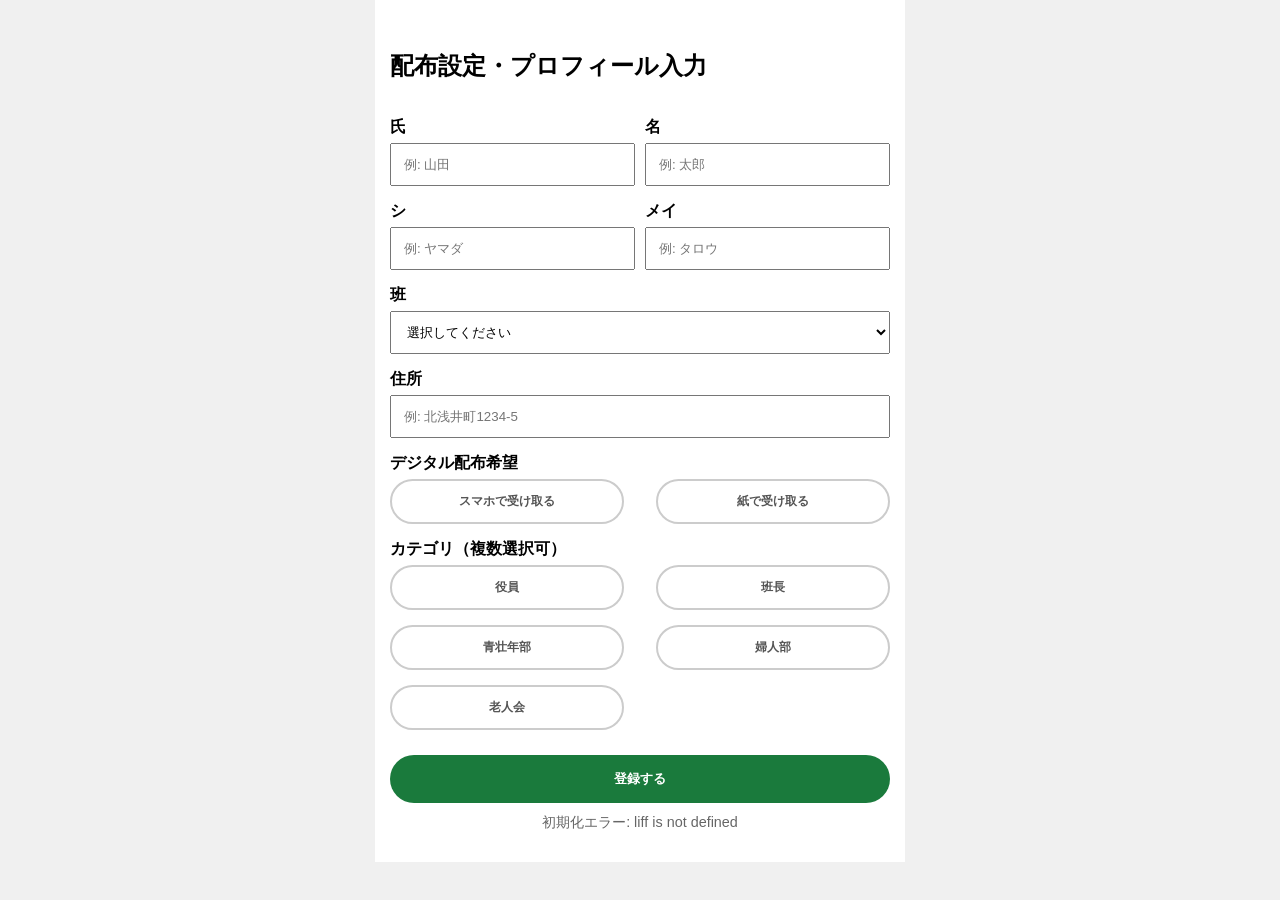
==== index.html @ 37eb3a54 "20260326_04" ====
<!DOCTYPE html>
<html lang="ja">
<head>
  <meta charset="UTF-8">
  <meta name="viewport" content="width=device-width, initial-scale=1.0">
  <title>[テスト環境]北浅井町町内会 配布設定</title>
  <style>
    body { font-family: sans-serif; padding: 0; margin: 0; background: #f0f0f0;}
    .container { max-width: 500px; margin: 0 auto; background: #fff; padding: 30px 15px;}
    label { display: block; margin-top: 15px; font-weight: bold; }
    .row-flex { display: flex; gap: 10px; }
    .row-flex .half { flex: 1; }
    input[type="text"], select { width: 100%; padding: 12px; margin-top: 5px; box-sizing: border-box; }
    .radio-group, .checkbox-group { margin-top: 5px; display: flex; gap: 15px 0; flex-wrap: wrap; justify-content: space-between;}
    .radio-group input[type="radio"],
    .checkbox-group input[type="checkbox"] { display: none; }
    .radio-group label, .checkbox-group label {
      display: inline-flex; align-items: center; justify-content: center;
      padding: 12px 5px; border: 2px solid #ccc; border-radius: 25px;
      background: #fff; color: #555; font-weight: bold; font-size: 0.75em;
      cursor: pointer; transition: background 0.2s, border-color 0.2s, color 0.2s;
      user-select: none; -webkit-tap-highlight-color: transparent;
      width: 44%; margin-top: 0;
    }
    .radio-group label:has(input:checked),
    .checkbox-group label:has(input:checked) { background: #b94100; border-color: #b94100; color: #fff; }
    .radio-group label:hover, .checkbox-group label:hover { border-color: #b94100; color: #b94100; }
    .radio-group label:has(input:checked):hover,
    .checkbox-group label:has(input:checked):hover { color: #fff; }
    button { width: 100%; padding: 15px; background: #1a7a3c; color: white; border: none; border-radius: 30px; margin-top: 25px; font-weight: bold; cursor: pointer; transition: opacity 0.3s; }
    button:disabled { opacity: 0.5; cursor: not-allowed; }
    #status { text-align: center; margin-top: 10px; color: #666; font-size: 0.9em; }
  </style>
</head>
<body>
  <div class="container">
    <h2>配布設定・プロフィール入力</h2>

    <form id="profileForm">
      <div class="row-flex">
        <div class="half">
          <label>氏</label>
          <input type="text" name="name_2nd" placeholder="例: 山田">
        </div>
        <div class="half">
          <label>名</label>
          <input type="text" name="name_1st" placeholder="例: 太郎">
        </div>
      </div>

      <div class="row-flex">
        <div class="half">
          <label>シ</label>
          <input type="text" name="kana_2nd" placeholder="例: ヤマダ">
        </div>
        <div class="half">
          <label>メイ</label>
          <input type="text" name="kana_1st" placeholder="例: タロウ">
        </div>
      </div>

      <label>班</label>
      <select name="group">
        <option value="">選択してください</option>
        <script>
          for(let i=1; i<=15; i++) {
            document.write(`<option value="${i}">${i}班</option>`);
          }
        </script>
      </select>

      <label>住所</label>
      <input type="text" name="address" placeholder="例: 北浅井町1234-5">

      <label>デジタル配布希望</label>
      <div class="radio-group">
        <label><input type="radio" name="is_digital" value="1"> スマホで受け取る</label>
        <label><input type="radio" name="is_digital" value="2"> 紙で受け取る</label>
      </div>

      <label>カテゴリ（複数選択可）</label>
      <div class="checkbox-group">
        <label><input type="checkbox" name="category" value="役員"> 役員</label>
        <label><input type="checkbox" name="category" value="班長"> 班長</label>
        <label><input type="checkbox" name="category" value="青壮年部"> 青壮年部</label>
        <label><input type="checkbox" name="category" value="婦人部"> 婦人部</label>
        <label><input type="checkbox" name="category" value="老人会"> 老人会</label>
      </div>

      <button type="button" id="submitBtn" onclick="submitData()">登録する</button>
      <div id="status"></div>
    </form>
  </div>

  <script src="https://static.line-scdn.net/liff/edge/2/sdk.js"></script>
  <script>
    // ※ ご自身の公開URLに変更してください
    const LIFF_ID = '2008893549-jeCNKx4Y'; // あなたのLIFF ID
    const GAS_URL = 'https://script.google.com/macros/s/AKfycbxrWq6JQMU2PWkwW94So_osDiWHEnEsiV2LnMdL9cBVbe0ohfd1n3SEMZ1X6Q_mlY94/exec'; // あなたのGAS ウェブアプリURL

    function isLocalEnvironment() {
      return window.location.hostname === "localhost" || window.location.hostname === "127.0.0.1";
    }

    window.onload = async function() {
      const status = document.getElementById('status');
      
      if (isLocalEnvironment()) {
        status.innerText = "ローカル環境で起動中...";
        return;
      }

      try {
        await liff.init({ liffId: LIFF_ID });
        if (!liff.isLoggedIn()) {
          liff.login();
          return;
        }

        status.innerText = "データ読み込み中...";
        const profile = await liff.getProfile();
        
        // GASから既存データを取得
        const response = await fetch(`${GAS_URL}?line_id=${profile.userId}`);
        const result = await response.json();

        // 取得したデータをフォームに自動反映
        console.log("GAS取得データ:", result); // ← 開発者ツールで確認
        if (result) {
          Object.keys(result).forEach(key => {
            const elements = document.getElementsByName(key);
            if (elements.length > 0) {
              const el = elements[0];
              if (el.type === 'radio') {
                const radio = document.querySelector(`input[name="${key}"][value="${result[key]}"]`);
                if (radio) radio.checked = true;
              } else if (el.type === 'checkbox') {
                // 配列またはカンマ区切り文字列の両方に対応
                let values = [];
                if (Array.isArray(result[key])) {
                  values = result[key].map(s => String(s).trim());
                } else if (result[key]) {
                  values = String(result[key]).split(',').map(s => s.trim());
                }
                console.log(`checkbox [${key}] values:`, values); // ← 確認用
                values.forEach(val => {
                  const cb = document.querySelector(`input[name="${key}"][value="${val}"]`);
                  if (cb) cb.checked = true;
                });
              } else {
                el.value = result[key];
              }
            }
          });
        }
        status.innerText = "";
      } catch (err) {
        status.innerText = "初期化エラー: " + err.message;
      }
    };

    async function submitData() {
      const button = document.getElementById('submitBtn');
      const status = document.getElementById('status');
      button.disabled = true;
      status.innerText = "送信中...";
      
      try {
        let profile = { userId: "dummy_id", displayName: "Dummy User" };
        if (!isLocalEnvironment()) {
          profile = await liff.getProfile();
        }

        // フォーム内のすべての input, select, textarea からデータを自動収集
        const data = {
          line_id: profile.userId,
          line_name: profile.displayName
        };

        const formElements = document.querySelectorAll('input[name], select[name], textarea[name]');
        formElements.forEach(el => {
          const name = el.name;
          if (el.type === 'radio') {
            if (el.checked) data[name] = el.value;
          } else if (el.type === 'checkbox') {
            if (!data[name]) data[name] = []; // 配列として初期化
            if (el.checked) data[name].push(el.value);
          } else {
            data[name] = el.value;
          }
        });

        // チェックボックスの配列をカンマ区切りの文字列に変換 ("役員, 班長" など)
        for (let key in data) {
          if (Array.isArray(data[key])) {
            data[key] = data[key].join(', ');
          }
        }

        if (isLocalEnvironment()) {
          await new Promise(resolve => setTimeout(resolve, 1000));
          console.log("送信データ:", data);
          alert("登録完了！（ローカルダミー送信）");
        } else {
          const response = await fetch(GAS_URL, {
            method: "POST",
            body: JSON.stringify(data)
          });
          const result = await response.json();
          if (result.status === 'success') {
            alert("登録完了！");
            liff.closeWindow();
          } else {
            alert("エラーが発生しました: " + result.message);
          }
        }
      } catch (err) {
        alert("通信エラー: " + err.message);
      } finally {
        button.disabled = false;
        status.innerText = "";
      }
    }
  </script>
</body>
</html>
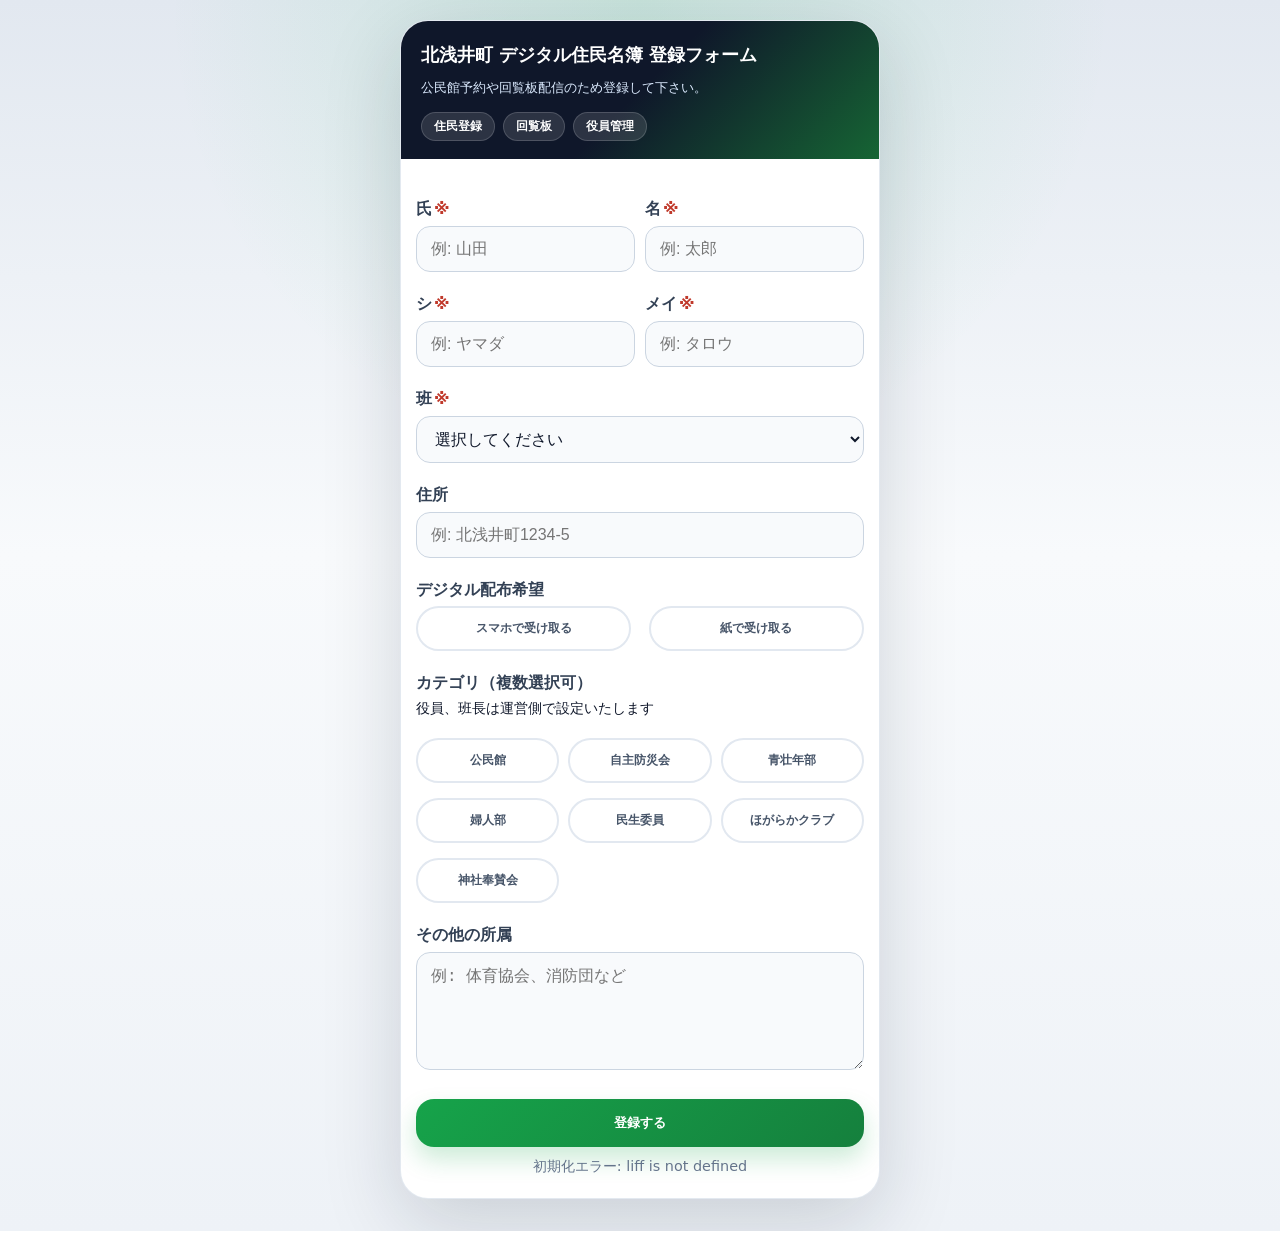
==== commit 651e5763: "0822-01" ====
--- a/index.html
+++ b/index.html
@@ -3,64 +3,320 @@
 <head>
   <meta charset="UTF-8">
   <meta name="viewport" content="width=device-width, initial-scale=1.0">
-  <title>[テスト環境]北浅井町町内会 配布設定</title>
+  <title>北浅井町|デジタル回覧板用名簿登録フォーム</title>
   <style>
-    body { font-family: sans-serif; padding: 0; margin: 0; background: #f0f0f0;}
-    .container { max-width: 500px; margin: 0 auto; background: #fff; padding: 30px 15px;}
-    label { display: block; margin-top: 15px; font-weight: bold; }
+    * { box-sizing: border-box; }
+    body {
+      font-family: system-ui, -apple-system, BlinkMacSystemFont, 'Segoe UI', sans-serif;
+      padding: 0;
+      margin: 0;
+      min-height: 100vh;
+      background:
+        radial-gradient(circle at top, rgba(34, 197, 94, 0.14), transparent 34%),
+        linear-gradient(180deg, #e2e8f0 0%, #f8fafc 45%, #eef2f7 100%);
+      color: #0f172a;
+    }
+    .container {
+      max-width: 480px;
+      margin: 20px auto 32px;
+      background: #fff;
+      padding: 0;
+      border-radius: 28px;
+      overflow: hidden;
+      border: 1px solid rgba(226, 232, 240, 0.95);
+      box-shadow: 0 24px 80px rgba(15, 23, 42, 0.16);
+    }
+    .hero {
+      background: linear-gradient(135deg, #0f172a 0%, #0f172a 50%, #166534 100%);
+      color: #fff;
+      padding: 22px 20px 18px;
+    }
+    .hero-topline {
+      display: inline-flex;
+      align-items: center;
+      gap: 8px;
+      font-size: 0.72rem;
+      font-weight: 800;
+      letter-spacing: 0.08em;
+      text-transform: uppercase;
+      color: #bbf7d0;
+      margin-bottom: 10px;
+    }
+    .hero h1 {
+      font-size: 1.1rem;
+      line-height: 1.45;
+      margin: 0;
+      font-weight: 900;
+    }
+    .hero p {
+      margin: 8px 0 0;
+      color: #dbeafe;
+      font-size: 0.8rem;
+      line-height: 1.7;
+    }
+    .hero-badges {
+      display: flex;
+      flex-wrap: wrap;
+      gap: 8px;
+      margin-top: 14px;
+    }
+    .hero-badge {
+      display: inline-flex;
+      align-items: center;
+      justify-content: center;
+      padding: 6px 12px;
+      border-radius: 999px;
+      font-size: 0.72rem;
+      font-weight: 800;
+      background: rgba(255, 255, 255, 0.12);
+      border: 1px solid rgba(255, 255, 255, 0.16);
+      color: #fff;
+    }
+    .content { padding: 18px 15px 22px; }
+    label { display: block; margin-top: 22px; font-weight: 800; color: #334155; }
+    .under-label{ font-size: 0.9em; margin-top: 5px; }
     .row-flex { display: flex; gap: 10px; }
     .row-flex .half { flex: 1; }
-    input[type="text"], select { width: 100%; padding: 12px; margin-top: 5px; box-sizing: border-box; }
+    input[type="text"], select, textarea {
+      width: 100%;
+      padding: 13px 14px;
+      margin-top: 6px;
+      box-sizing: border-box;
+      border: 1px solid #cbd5e1;
+      border-radius: 14px;
+      background: #f8fafc;
+      color: #0f172a;
+      font-size: 16px;
+      outline: none;
+      transition: border-color 0.2s, box-shadow 0.2s, background 0.2s;
+    }
+    input[type="text"]:focus, select:focus, textarea:focus {
+      border-color: #16a34a;
+      background: #fff;
+      box-shadow: 0 0 0 4px rgba(34, 197, 94, 0.12);
+    }
     .radio-group, .checkbox-group { margin-top: 5px; display: flex; gap: 15px 0; flex-wrap: wrap; justify-content: space-between;}
     .radio-group input[type="radio"],
     .checkbox-group input[type="checkbox"] { display: none; }
     .radio-group label, .checkbox-group label {
       display: inline-flex; align-items: center; justify-content: center;
-      padding: 12px 5px; border: 2px solid #ccc; border-radius: 25px;
-      background: #fff; color: #555; font-weight: bold; font-size: 0.75em;
+      padding: 12px 5px; border: 2px solid #e2e8f0; border-radius: 999px;
+      background: #fff; color: #475569; font-weight: 800; font-size: 0.76em;
       cursor: pointer; transition: background 0.2s, border-color 0.2s, color 0.2s;
       user-select: none; -webkit-tap-highlight-color: transparent;
-      width: 44%; margin-top: 0;
-    }
+      width: 48%; margin-top: 0;
+    }
+    .checkbox-group.ver-3 label {width: 32%;}
     .radio-group label:has(input:checked),
-    .checkbox-group label:has(input:checked) { background: #b94100; border-color: #b94100; color: #fff; }
-    .radio-group label:hover, .checkbox-group label:hover { border-color: #b94100; color: #b94100; }
+    .checkbox-group label:has(input:checked),
+    .radio-group label.is-selected,
+    .checkbox-group label.is-selected { background: linear-gradient(135deg, #16a34a, #15803d); border-color: #16a34a; color: #fff; box-shadow: 0 10px 18px rgba(22, 163, 74, 0.18); }
+    .radio-group label:hover, .checkbox-group label:hover { border-color: #16a34a; color: #16a34a; }
     .radio-group label:has(input:checked):hover,
-    .checkbox-group label:has(input:checked):hover { color: #fff; }
-    button { width: 100%; padding: 15px; background: #1a7a3c; color: white; border: none; border-radius: 30px; margin-top: 25px; font-weight: bold; cursor: pointer; transition: opacity 0.3s; }
-    button:disabled { opacity: 0.5; cursor: not-allowed; }
-    #status { text-align: center; margin-top: 10px; color: #666; font-size: 0.9em; }
+    .checkbox-group label:has(input:checked):hover,
+    .radio-group label.is-selected:hover,
+    .checkbox-group label.is-selected:hover { color: #fff; }
+    .radio-group.is-invalid label {
+      border-color: #dc2626;
+      color: #b91c1c;
+      background: #fef2f2;
+    }
+    button {
+      width: 100%;
+      padding: 15px;
+      background: linear-gradient(135deg, #16a34a, #15803d);
+      color: white;
+      border: none;
+      border-radius: 18px;
+      margin-top: 25px;
+      font-weight: 900;
+      cursor: pointer;
+      transition: transform 0.2s, box-shadow 0.2s, opacity 0.3s;
+      box-shadow: 0 12px 24px rgba(22, 163, 74, 0.22);
+    }
+    button:hover { transform: translateY(-1px); }
+    button:disabled { opacity: 0.55; cursor: not-allowed; box-shadow: none; transform: none; }
+    #status { text-align: center; margin-top: 10px; color: #64748b; font-size: 0.9em; }
+    .required-mark { color: #c0392b; margin-left: 2px; }
+    #loading-overlay {
+      display: none;
+      position: fixed; inset: 0;
+      background: rgba(15, 23, 42, 0.45);
+      z-index: 100;
+      align-items: center;
+      justify-content: center;
+      flex-direction: column;
+      gap: 12px;
+    }
+    #loading-overlay.visible { display: flex; }
+    .spinner {
+      width: 44px; height: 44px;
+      border: 5px solid rgba(255, 255, 255, 0.25);
+      border-top-color: #22c55e;
+      border-radius: 50%;
+      animation: spin 0.8s linear infinite;
+    }
+    @keyframes spin { to { transform: rotate(360deg); } }
+    #loading-overlay p { font-size: 0.9em; color: #fff; margin: 0; }
+    #result-modal {
+      display: none;
+      position: fixed;
+      inset: 0;
+      background: rgba(15, 23, 42, 0.55);
+      z-index: 110;
+      align-items: center;
+      justify-content: center;
+      padding: 20px;
+    }
+    #result-modal.visible { display: flex; }
+    .modal-card {
+      width: min(420px, 100%);
+      background: #fff;
+      border-radius: 18px;
+      padding: 22px 18px 16px;
+      box-shadow: 0 24px 60px rgba(15, 23, 42, 0.28);
+      border: 1px solid #e2e8f0;
+      text-align: center;
+      transform: translateY(6px);
+      opacity: 0;
+      transition: transform 0.2s ease, opacity 0.2s ease;
+    }
+    #result-modal.visible .modal-card {
+      transform: translateY(0);
+      opacity: 1;
+    }
+    .modal-icon {
+      width: 54px;
+      height: 54px;
+      margin: 0 auto 10px;
+      border-radius: 50%;
+      display: inline-flex;
+      align-items: center;
+      justify-content: center;
+      font-size: 1.5rem;
+      font-weight: 900;
+    }
+    .modal-icon.success {
+      background: #dcfce7;
+      color: #166534;
+    }
+    .modal-icon.error {
+      background: #fee2e2;
+      color: #b91c1c;
+    }
+    .modal-icon.info {
+      background: #dbeafe;
+      color: #1d4ed8;
+    }
+    #modal-title {
+      margin: 0;
+      font-size: 1.05rem;
+      color: #0f172a;
+      font-weight: 900;
+    }
+    #modal-message {
+      margin: 10px 0 0;
+      color: #334155;
+      font-size: 0.93rem;
+      line-height: 1.7;
+      white-space: pre-line;
+    }
+    #modal-close-btn {
+      margin-top: 16px;
+      width: 100%;
+      border-radius: 12px;
+      padding: 12px;
+      font-size: 0.95rem;
+      font-weight: 900;
+      border: none;
+      cursor: pointer;
+      color: #fff;
+      background: linear-gradient(135deg, #16a34a, #15803d);
+    }
+    #modal-close-btn.error {
+      background: linear-gradient(135deg, #dc2626, #b91c1c);
+    }
+    .officer-badges {
+      margin-top: 8px;
+      display: flex;
+      gap: 8px;
+      flex-wrap: wrap;
+    }
+    .officer-badge {
+      display: inline-flex;
+      align-items: center;
+      justify-content: center;
+      padding: 7px 25px;
+      border-radius: 999px;
+      font-size: 1rem;
+      font-weight: bold;
+      color: #fff;
+      line-height: 1;
+    }
+    .officer-badge.officer { background: linear-gradient(135deg, #dc2626, #b91c1c); }
+    .officer-badge.leader { background: linear-gradient(135deg, #2563eb, #1d4ed8); }
+    @media (max-width: 640px) {
+      .container { margin: 0; border-radius: 0; min-height: 100vh; }
+      .content { padding: 16px 14px 20px; }
+      .checkbox-group.ver-3 label { width: 49%; }
+      .row-flex { flex-direction: column; }
+      .row-flex.keep-row-on-mobile { flex-direction: row; }
+      .row-flex.keep-row-on-mobile .half { min-width: 0; }
+    }
   </style>
 </head>
 <body>
+  <div id="loading-overlay">
+    <div class="spinner"></div>
+    <p>データ読み込み中...</p>
+  </div>
+
+  <div id="result-modal" role="dialog" aria-modal="true" aria-labelledby="modal-title" aria-describedby="modal-message">
+    <div class="modal-card">
+      <div id="modal-icon" class="modal-icon info" aria-hidden="true">i</div>
+      <h2 id="modal-title">お知らせ</h2>
+      <p id="modal-message"></p>
+      <button type="button" id="modal-close-btn">閉じる</button>
+    </div>
+  </div>
+
   <div class="container">
-    <h2>配布設定・プロフィール入力</h2>
-
+    <div class="hero">
+      <h1>北浅井町 デジタル住民名簿 登録フォーム</h1>
+      <p>公民館予約や回覧板配信のため登録して下さい。</p>
+      <div class="hero-badges">
+        <span class="hero-badge">住民登録</span>
+        <span class="hero-badge">回覧板</span>
+        <span class="hero-badge">役員管理</span>
+      </div>
+    </div>
+
+    <div class="content">
     <form id="profileForm">
-      <div class="row-flex">
+      <div class="row-flex keep-row-on-mobile">
         <div class="half">
-          <label>氏</label>
-          <input type="text" name="name_2nd" placeholder="例: 山田">
+          <label>氏<span class="required-mark">※</span></label>
+          <input type="text" name="name_2nd" placeholder="例: 山田" required>
         </div>
         <div class="half">
-          <label>名</label>
-          <input type="text" name="name_1st" placeholder="例: 太郎">
+          <label>名<span class="required-mark">※</span></label>
+          <input type="text" name="name_1st" placeholder="例: 太郎" required>
         </div>
       </div>
 
-      <div class="row-flex">
+      <div class="row-flex keep-row-on-mobile">
         <div class="half">
-          <label>シ</label>
-          <input type="text" name="kana_2nd" placeholder="例: ヤマダ">
+          <label>シ<span class="required-mark">※</span></label>
+          <input type="text" name="kana_2nd" placeholder="例: ヤマダ" required>
         </div>
         <div class="half">
-          <label>メイ</label>
-          <input type="text" name="kana_1st" placeholder="例: タロウ">
+          <label>メイ<span class="required-mark">※</span></label>
+          <input type="text" name="kana_1st" placeholder="例: タロウ" required>
         </div>
       </div>
 
-      <label>班</label>
-      <select name="group">
+      <label>班<span class="required-mark">※</span></label>
+      <select name="group" required>
         <option value="">選択してください</option>
         <script>
           for(let i=1; i<=15; i++) {
@@ -79,27 +335,189 @@
       </div>
 
       <label>カテゴリ（複数選択可）</label>
-      <div class="checkbox-group">
-        <label><input type="checkbox" name="category" value="役員"> 役員</label>
-        <label><input type="checkbox" name="category" value="班長"> 班長</label>
-        <label><input type="checkbox" name="category" value="青壮年部"> 青壮年部</label>
-        <label><input type="checkbox" name="category" value="婦人部"> 婦人部</label>
-        <label><input type="checkbox" name="category" value="老人会"> 老人会</label>
+      <p class="under-label">役員、班長は運営側で設定いたします</p>
+      <div id="officerBadges" class="officer-badges" aria-live="polite"></div>
+
+      <div class="checkbox-group ver-3">
+        <label><input type="checkbox" name="role" value="公民館"> 公民館</label>
+        <label><input type="checkbox" name="role" value="自主防災会"> 自主防災会</label>
+        <label><input type="checkbox" name="role" value="青壮年部"> 青壮年部</label>
+        <label><input type="checkbox" name="role" value="婦人部"> 婦人部</label>
+        <label><input type="checkbox" name="role" value="民生委員"> 民生委員</label>
+        <label><input type="checkbox" name="role" value="ほがらかクラブ"> ほがらかクラブ</label>
+        <label><input type="checkbox" name="role" value="神社奉賛会"> 神社奉賛会</label>
       </div>
+
+      <label>その他の所属</label>
+      <textarea name="other" rows="5" placeholder="例: 体育協会、消防団など"></textarea>
 
       <button type="button" id="submitBtn" onclick="submitData()">登録する</button>
       <div id="status"></div>
     </form>
+    </div>
   </div>
 
   <script src="https://static.line-scdn.net/liff/edge/2/sdk.js"></script>
   <script>
     // ※ ご自身の公開URLに変更してください
-    const LIFF_ID = '2008893549-jeCNKx4Y'; // あなたのLIFF ID
-    const GAS_URL = 'https://script.google.com/macros/s/AKfycbxrWq6JQMU2PWkwW94So_osDiWHEnEsiV2LnMdL9cBVbe0ohfd1n3SEMZ1X6Q_mlY94/exec'; // あなたのGAS ウェブアプリURL
+    
+    const LIFF_ID = '2008962357-ePaQmDO9'; // あなたのLIFF ID
+		const GAS_URL = "https://script.google.com/macros/s/AKfycbz48WTnbJlYOFc_bog41yu0KHXCUdEseuIc__LeEidJ9YbjkaMu59k32UwQvVJItGGk/exec"; 
 
     function isLocalEnvironment() {
       return window.location.hostname === "localhost" || window.location.hostname === "127.0.0.1";
+    }
+
+    function normalizeChoiceValue(value) {
+      return String(value ?? "")
+        .replace(/\u3000/g, ' ')
+        .replace(/\s+/g, ' ')
+        .trim();
+    }
+
+    function parseCheckboxValues(value) {
+      if (Array.isArray(value)) {
+        return value
+          .map(normalizeChoiceValue)
+          .filter(Boolean);
+      }
+
+      if (!value) {
+        return [];
+      }
+
+      return String(value)
+        .split(/[\n\r\t,、]/)
+        .map(normalizeChoiceValue)
+        .filter(Boolean);
+    }
+
+    function applyCheckboxValues(name, rawValue) {
+      const values = parseCheckboxValues(rawValue);
+      const checkboxes = Array.from(document.querySelectorAll(`input[name="${name}"][type="checkbox"]`));
+      const checkboxMap = new Map(
+        checkboxes.map(cb => [normalizeChoiceValue(cb.value), cb])
+      );
+
+      checkboxes.forEach(cb => {
+        cb.checked = false;
+      });
+
+      const unmatchedValues = [];
+      values.forEach(value => {
+        const checkbox = checkboxMap.get(value);
+        if (checkbox) {
+          checkbox.checked = true;
+        } else {
+          unmatchedValues.push(value);
+        }
+      });
+
+      console.log(`checkbox [${name}] values:`, values);
+      if (unmatchedValues.length > 0) {
+        console.warn(`checkbox [${name}] unmatched values:`, unmatchedValues);
+      }
+
+      syncSelectableLabels();
+    }
+
+    function parseOfficerValues(value) {
+      if (!value) {
+        return [];
+      }
+
+      const normalized = String(value)
+        .replace(/\u3000/g, ' ')
+        .trim();
+
+      if (!normalized) {
+        return [];
+      }
+
+      return normalized
+        .split(/[\n\r,、]/)
+        .map(normalizeChoiceValue)
+        .filter(Boolean);
+    }
+
+    function renderOfficerBadges(officerValue) {
+      const badgeContainer = document.getElementById('officerBadges');
+      if (!badgeContainer) {
+        return;
+      }
+
+      const values = parseOfficerValues(officerValue);
+      const uniqueValues = Array.from(new Set(values));
+
+      const badgeClassByRole = {
+        '役員': 'officer',
+        '班長': 'leader'
+      };
+
+      const badgesHtml = uniqueValues
+        .map(role => {
+          const roleClass = badgeClassByRole[role];
+          if (!roleClass) {
+            return '';
+          }
+          return `<span class="officer-badge ${roleClass}">${role}</span>`;
+        })
+        .filter(Boolean)
+        .join('');
+
+      badgeContainer.innerHTML = badgesHtml;
+    }
+
+    function syncSelectableLabels() {
+      document.querySelectorAll('.radio-group label, .checkbox-group label').forEach(label => {
+        const input = label.querySelector('input[type="radio"], input[type="checkbox"]');
+        if (input) {
+          label.classList.toggle('is-selected', input.checked);
+        }
+      });
+
+      const digitalGroup = document.querySelector('.radio-group');
+      if (digitalGroup && document.querySelector('input[name="is_digital"]:checked')) {
+        digitalGroup.classList.remove('is-invalid');
+      }
+    }
+
+    function showModal({ title = 'お知らせ', message = '', type = 'info', onClose = null }) {
+      const modal = document.getElementById('result-modal');
+      const titleEl = document.getElementById('modal-title');
+      const messageEl = document.getElementById('modal-message');
+      const iconEl = document.getElementById('modal-icon');
+      const closeBtn = document.getElementById('modal-close-btn');
+
+      if (!modal || !titleEl || !messageEl || !iconEl || !closeBtn) {
+        return;
+      }
+
+      const iconByType = {
+        success: '✓',
+        error: '!',
+        info: 'i'
+      };
+
+      const safeType = iconByType[type] ? type : 'info';
+
+      titleEl.textContent = title;
+      messageEl.textContent = message;
+      iconEl.textContent = iconByType[safeType];
+      iconEl.className = `modal-icon ${safeType}`;
+      closeBtn.className = safeType === 'error' ? 'error' : '';
+
+      const handleClose = () => {
+        modal.classList.remove('visible');
+        closeBtn.removeEventListener('click', handleClose);
+        if (typeof onClose === 'function') {
+          onClose();
+        }
+      };
+
+      closeBtn.addEventListener('click', handleClose);
+      modal.classList.add('visible');
+      closeBtn.focus();
     }
 
     window.onload = async function() {
@@ -107,8 +525,13 @@
       
       if (isLocalEnvironment()) {
         status.innerText = "ローカル環境で起動中...";
+        syncSelectableLabels();
         return;
       }
+
+      document.querySelectorAll('.radio-group input, .checkbox-group input').forEach(input => {
+        input.addEventListener('change', syncSelectableLabels);
+      });
 
       try {
         await liff.init({ liffId: LIFF_ID });
@@ -117,7 +540,8 @@
           return;
         }
 
-        status.innerText = "データ読み込み中...";
+        const overlay = document.getElementById('loading-overlay');
+        overlay.classList.add('visible');
         const profile = await liff.getProfile();
         
         // GASから既存データを取得
@@ -135,26 +559,22 @@
                 const radio = document.querySelector(`input[name="${key}"][value="${result[key]}"]`);
                 if (radio) radio.checked = true;
               } else if (el.type === 'checkbox') {
-                // 配列またはカンマ区切り文字列の両方に対応
-                let values = [];
-                if (Array.isArray(result[key])) {
-                  values = result[key].map(s => String(s).trim());
-                } else if (result[key]) {
-                  values = String(result[key]).split(',').map(s => s.trim());
-                }
-                console.log(`checkbox [${key}] values:`, values); // ← 確認用
-                values.forEach(val => {
-                  const cb = document.querySelector(`input[name="${key}"][value="${val}"]`);
-                  if (cb) cb.checked = true;
-                });
+                applyCheckboxValues(key, result[key]);
               } else {
                 el.value = result[key];
               }
             }
           });
-        }
+
+          renderOfficerBadges(result.officer);
+        } else {
+          renderOfficerBadges('');
+        }
+        overlay.classList.remove('visible');
         status.innerText = "";
+        syncSelectableLabels();
       } catch (err) {
+        document.getElementById('loading-overlay').classList.remove('visible');
         status.innerText = "初期化エラー: " + err.message;
       }
     };
@@ -162,6 +582,27 @@
     async function submitData() {
       const button = document.getElementById('submitBtn');
       const status = document.getElementById('status');
+      const form = document.getElementById('profileForm');
+      const digitalGroup = document.querySelector('.radio-group');
+      const isDigitalSelected = Boolean(document.querySelector('input[name="is_digital"]:checked'));
+
+      if (!isDigitalSelected) {
+        if (digitalGroup) {
+          digitalGroup.classList.add('is-invalid');
+          digitalGroup.scrollIntoView({ behavior: 'smooth', block: 'center' });
+        }
+        showModal({
+          title: '入力チェック',
+          message: 'デジタル配布希望を選択してください。',
+          type: 'error'
+        });
+        return;
+      }
+
+      if (form && !form.reportValidity()) {
+        return;
+      }
+
       button.disabled = true;
       status.innerText = "送信中...";
       
@@ -174,7 +615,8 @@
         // フォーム内のすべての input, select, textarea からデータを自動収集
         const data = {
           line_id: profile.userId,
-          line_name: profile.displayName
+          line_name: profile.displayName,
+          liff_token: isLocalEnvironment() ? "LOCAL_TEST_TOKEN" : (liff.getAccessToken() || "")
         };
 
         const formElements = document.querySelectorAll('input[name], select[name], textarea[name]');
@@ -200,7 +642,11 @@
         if (isLocalEnvironment()) {
           await new Promise(resolve => setTimeout(resolve, 1000));
           console.log("送信データ:", data);
-          alert("登録完了！（ローカルダミー送信）");
+          showModal({
+            title: '登録完了',
+            message: 'ローカル環境でダミー送信しました。',
+            type: 'success'
+          });
         } else {
           const response = await fetch(GAS_URL, {
             method: "POST",
@@ -208,14 +654,26 @@
           });
           const result = await response.json();
           if (result.status === 'success') {
-            alert("登録完了！");
-            liff.closeWindow();
+            showModal({
+              title: '登録完了',
+              message: '登録が完了しました。',
+              type: 'success',
+              onClose: () => liff.closeWindow()
+            });
           } else {
-            alert("エラーが発生しました: " + result.message);
+            showModal({
+              title: '送信エラー',
+              message: 'エラーが発生しました: ' + result.message,
+              type: 'error'
+            });
           }
         }
       } catch (err) {
-        alert("通信エラー: " + err.message);
+        showModal({
+          title: '通信エラー',
+          message: '通信エラー: ' + err.message,
+          type: 'error'
+        });
       } finally {
         button.disabled = false;
         status.innerText = "";
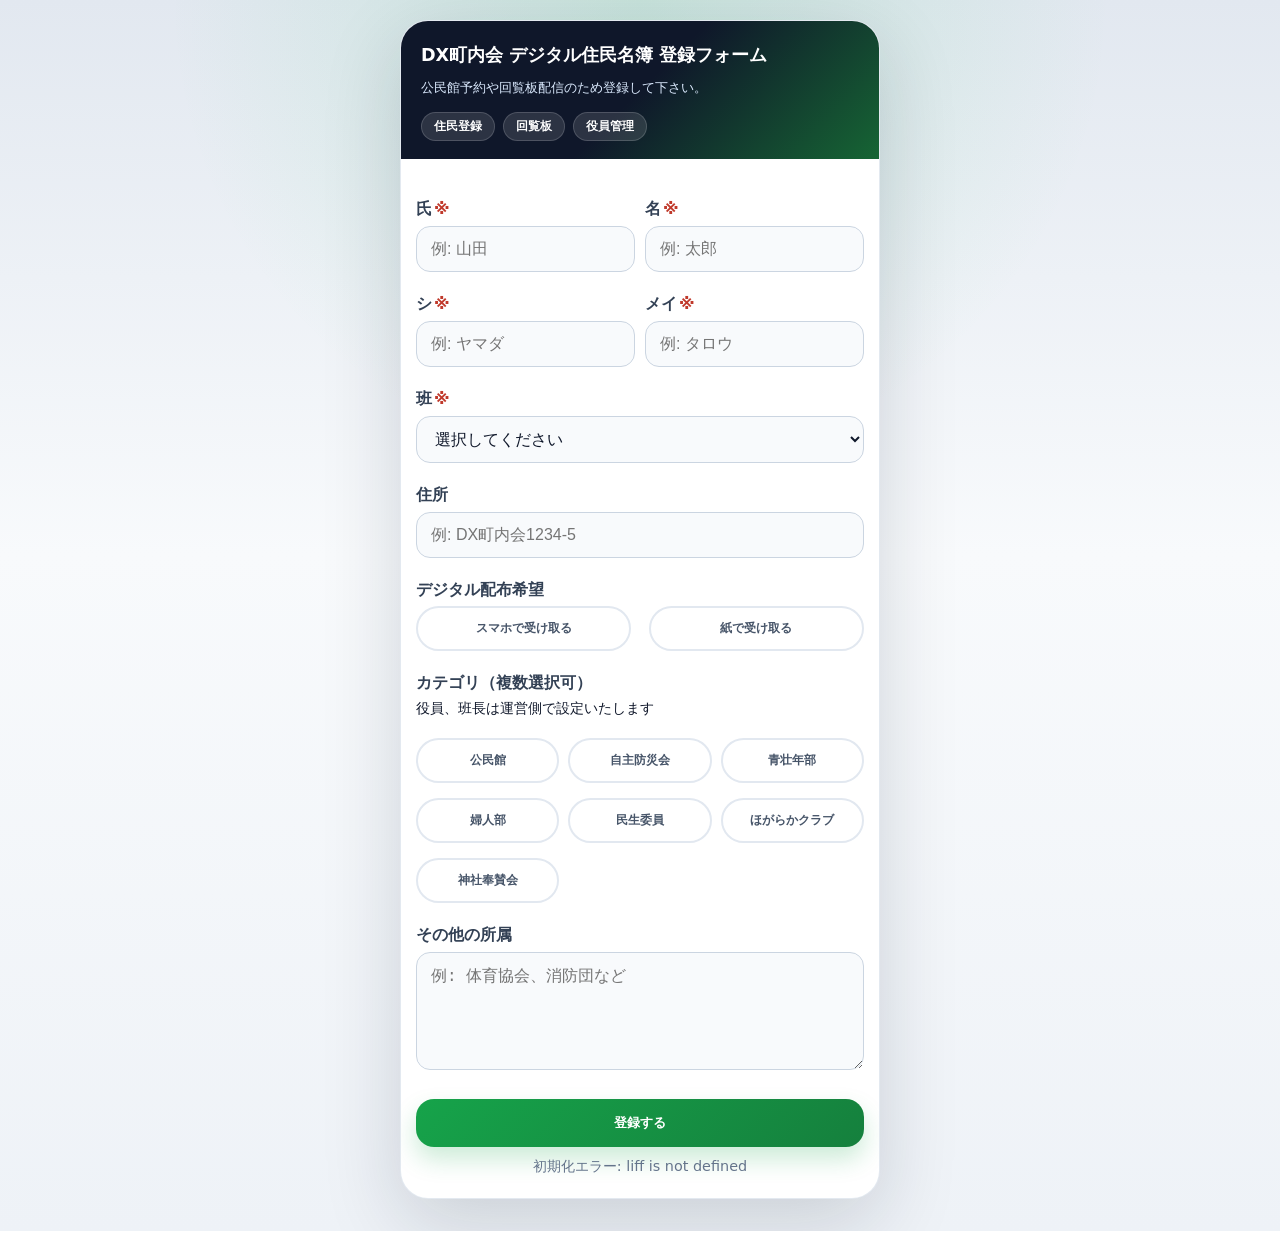
==== commit 49ebe071: "0830-06" ====
--- a/index.html
+++ b/index.html
@@ -3,7 +3,7 @@
 <head>
   <meta charset="UTF-8">
   <meta name="viewport" content="width=device-width, initial-scale=1.0">
-  <title>北浅井町|デジタル回覧板用名簿登録フォーム</title>
+  <title>DX町内会|デジタル回覧板用名簿登録フォーム</title>
   <style>
     * { box-sizing: border-box; }
     body {
@@ -282,7 +282,7 @@
 
   <div class="container">
     <div class="hero">
-      <h1>北浅井町 デジタル住民名簿 登録フォーム</h1>
+      <h1>DX町内会 デジタル住民名簿 登録フォーム</h1>
       <p>公民館予約や回覧板配信のため登録して下さい。</p>
       <div class="hero-badges">
         <span class="hero-badge">住民登録</span>
@@ -326,7 +326,7 @@
       </select>
 
       <label>住所</label>
-      <input type="text" name="address" placeholder="例: 北浅井町1234-5">
+      <input type="text" name="address" placeholder="例: DX町内会1234-5">
 
       <label>デジタル配布希望</label>
       <div class="radio-group">
@@ -358,11 +358,13 @@
   </div>
 
   <script src="https://static.line-scdn.net/liff/edge/2/sdk.js"></script>
+  <script src="./common/app-config.js"></script>
   <script>
     // ※ ご自身の公開URLに変更してください
-    
-    const LIFF_ID = '2008962357-ePaQmDO9'; // あなたのLIFF ID
-		const GAS_URL = "https://script.google.com/macros/s/AKfycbz48WTnbJlYOFc_bog41yu0KHXCUdEseuIc__LeEidJ9YbjkaMu59k32UwQvVJItGGk/exec"; 
+
+    const PAGE_CONFIG = (window.AppConfig && window.AppConfig.getPageConfig('profile')) || {};
+    const LIFF_ID = PAGE_CONFIG.liffId || '2008893549-jeCNKx4Y';
+		const GAS_URL = PAGE_CONFIG.gasUrl || "https://script.google.com/macros/s/AKfycbz48WTnbJlYOFc_bog41yu0KHXCUdEseuIc__LeEidJ9YbjkaMu59k32UwQvVJItGGk/exec";
 
     function isLocalEnvironment() {
       return window.location.hostname === "localhost" || window.location.hostname === "127.0.0.1";
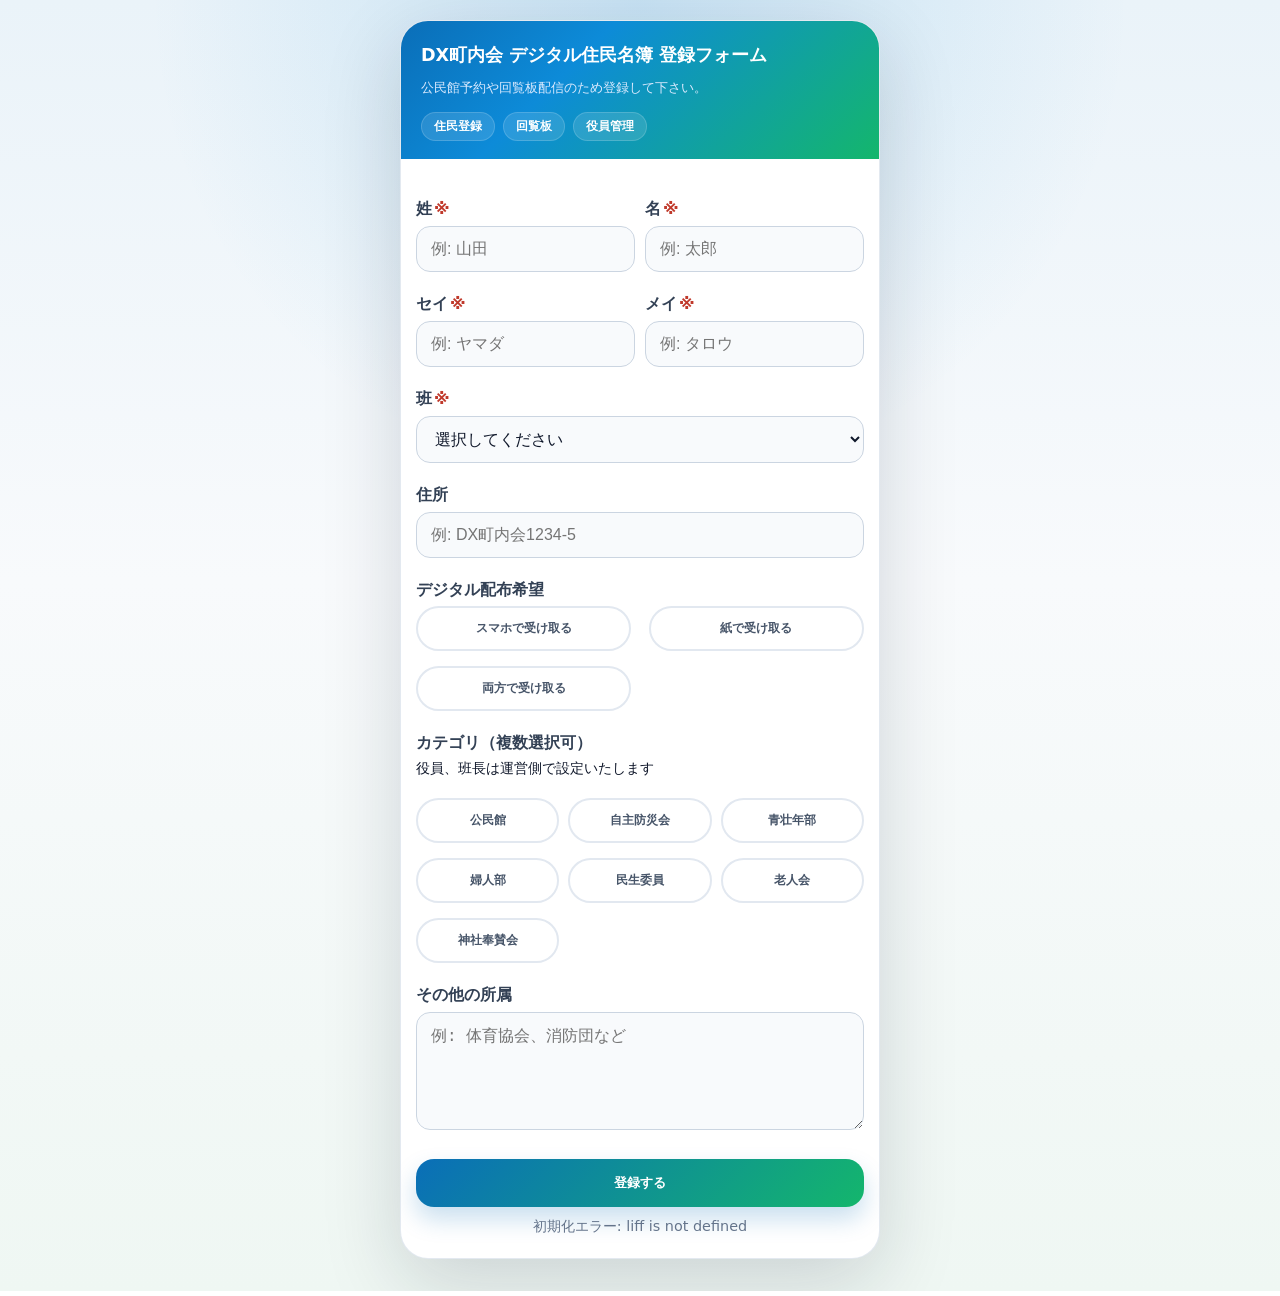
==== commit d5af777b: "1006-01" ====
--- a/index.html
+++ b/index.html
@@ -3,7 +3,7 @@
 <head>
   <meta charset="UTF-8">
   <meta name="viewport" content="width=device-width, initial-scale=1.0">
-  <title>DX町内会|デジタル回覧板用名簿登録フォーム</title>
+  <title>[Dev] 名簿登録フォーム</title>
   <style>
     * { box-sizing: border-box; }
     body {
@@ -12,8 +12,8 @@
       margin: 0;
       min-height: 100vh;
       background:
-        radial-gradient(circle at top, rgba(34, 197, 94, 0.14), transparent 34%),
-        linear-gradient(180deg, #e2e8f0 0%, #f8fafc 45%, #eef2f7 100%);
+        radial-gradient(circle at top, rgba(13, 139, 216, 0.16), transparent 34%),
+        linear-gradient(180deg, #eaf3f9 0%, #f8fafc 45%, #eff7f3 100%);
       color: #0f172a;
     }
     .container {
@@ -26,8 +26,32 @@
       border: 1px solid rgba(226, 232, 240, 0.95);
       box-shadow: 0 24px 80px rgba(15, 23, 42, 0.16);
     }
+    .brand-header {
+      display: flex;
+      align-items: center;
+      justify-content: center;
+      gap: 12px;
+      padding: 18px 20px 8px;
+      background: linear-gradient(135deg, #0a6eb8 0%, #0d8bd8 35%, #16b66b 100%);
+      color: #fff;
+    }
+    .brand-header__logo {
+      width: 52px;
+      height: 52px;
+      object-fit: cover;
+      border-radius: 14px;
+      border: 2px solid rgba(255,255,255,0.5);
+      background: #fff;
+    }
+    .brand-header__title {
+      font-size: 1.1rem;
+      font-weight: 900;
+      letter-spacing: 0.06em;
+      margin: 0;
+      color: #fff;
+    }
     .hero {
-      background: linear-gradient(135deg, #0f172a 0%, #0f172a 50%, #166534 100%);
+      background: linear-gradient(135deg, #0a6eb8 0%, #0d8bd8 35%, #14b66c 100%);
       color: #fff;
       padding: 22px 20px 18px;
     }
@@ -110,8 +134,8 @@
     .radio-group label:has(input:checked),
     .checkbox-group label:has(input:checked),
     .radio-group label.is-selected,
-    .checkbox-group label.is-selected { background: linear-gradient(135deg, #16a34a, #15803d); border-color: #16a34a; color: #fff; box-shadow: 0 10px 18px rgba(22, 163, 74, 0.18); }
-    .radio-group label:hover, .checkbox-group label:hover { border-color: #16a34a; color: #16a34a; }
+    .checkbox-group label.is-selected { background: linear-gradient(135deg, #0a6eb8, #14b66c); border-color: #0a6eb8; color: #fff; box-shadow: 0 10px 18px rgba(10, 110, 184, 0.18); }
+    .radio-group label:hover, .checkbox-group label:hover { border-color: #0a6eb8; color: #0a6eb8; }
     .radio-group label:has(input:checked):hover,
     .checkbox-group label:has(input:checked):hover,
     .radio-group label.is-selected:hover,
@@ -124,7 +148,7 @@
     button {
       width: 100%;
       padding: 15px;
-      background: linear-gradient(135deg, #16a34a, #15803d);
+      background: linear-gradient(135deg, #0a6eb8, #14b66c);
       color: white;
       border: none;
       border-radius: 18px;
@@ -132,7 +156,7 @@
       font-weight: 900;
       cursor: pointer;
       transition: transform 0.2s, box-shadow 0.2s, opacity 0.3s;
-      box-shadow: 0 12px 24px rgba(22, 163, 74, 0.22);
+      box-shadow: 0 12px 24px rgba(10, 110, 184, 0.22);
     }
     button:hover { transform: translateY(-1px); }
     button:disabled { opacity: 0.55; cursor: not-allowed; box-shadow: none; transform: none; }
@@ -295,7 +319,7 @@
     <form id="profileForm">
       <div class="row-flex keep-row-on-mobile">
         <div class="half">
-          <label>氏<span class="required-mark">※</span></label>
+          <label>姓<span class="required-mark">※</span></label>
           <input type="text" name="name_2nd" placeholder="例: 山田" required>
         </div>
         <div class="half">
@@ -306,7 +330,7 @@
 
       <div class="row-flex keep-row-on-mobile">
         <div class="half">
-          <label>シ<span class="required-mark">※</span></label>
+          <label>セイ<span class="required-mark">※</span></label>
           <input type="text" name="kana_2nd" placeholder="例: ヤマダ" required>
         </div>
         <div class="half">
@@ -332,6 +356,7 @@
       <div class="radio-group">
         <label><input type="radio" name="is_digital" value="1"> スマホで受け取る</label>
         <label><input type="radio" name="is_digital" value="2"> 紙で受け取る</label>
+        <label><input type="radio" name="is_digital" value="3"> 両方で受け取る</label>
       </div>
 
       <label>カテゴリ（複数選択可）</label>
@@ -344,7 +369,7 @@
         <label><input type="checkbox" name="role" value="青壮年部"> 青壮年部</label>
         <label><input type="checkbox" name="role" value="婦人部"> 婦人部</label>
         <label><input type="checkbox" name="role" value="民生委員"> 民生委員</label>
-        <label><input type="checkbox" name="role" value="ほがらかクラブ"> ほがらかクラブ</label>
+        <label><input type="checkbox" name="role" value="老人会"> 老人会</label>
         <label><input type="checkbox" name="role" value="神社奉賛会"> 神社奉賛会</label>
       </div>
 
@@ -362,9 +387,9 @@
   <script>
     // ※ ご自身の公開URLに変更してください
 
-    const PAGE_CONFIG = (window.AppConfig && window.AppConfig.getPageConfig('profile')) || {};
-    const LIFF_ID = PAGE_CONFIG.liffId || '2008893549-jeCNKx4Y';
-		const GAS_URL = PAGE_CONFIG.gasUrl || "https://script.google.com/macros/s/AKfycbz48WTnbJlYOFc_bog41yu0KHXCUdEseuIc__LeEidJ9YbjkaMu59k32UwQvVJItGGk/exec";
+    const PAGE_CONFIG = (window.AppConfig && window.AppConfig.getRequiredPageConfig('profile')) || {};
+    const LIFF_ID = PAGE_CONFIG.liffId;
+    const GAS_URL = PAGE_CONFIG.gasUrl;
 
     function isLocalEnvironment() {
       return window.location.hostname === "localhost" || window.location.hostname === "127.0.0.1";
@@ -484,6 +509,38 @@
       }
     }
 
+    function showSafetyCheckReminder() {
+      const params = new URLSearchParams(window.location.search);
+      if (params.get('from_safety_check') !== '1') {
+        return;
+      }
+
+      const kana1 = document.querySelector('input[name="kana_1st"]');
+      const kana2 = document.querySelector('input[name="kana_2nd"]');
+      const hasKatakana = !!(kana1 && kana2 && (kana1.value.trim() || kana2.value.trim()));
+
+      if (hasKatakana) {
+        return;
+      }
+
+      const banner = document.createElement('div');
+      banner.style.margin = '16px 15px 0';
+      banner.style.background = '#fff7ed';
+      banner.style.border = '1px solid #fdba74';
+      banner.style.color = '#9a4d00';
+      banner.style.borderRadius = '14px';
+      banner.style.padding = '12px 14px';
+      banner.style.fontSize = '0.9rem';
+      banner.style.fontWeight = '700';
+      banner.style.lineHeight = '1.6';
+      banner.textContent = '安否確認は受け付けました。引き続き、ユーザー登録を行ってください。';
+
+      const content = document.querySelector('.content');
+      if (content) {
+        content.insertBefore(banner, content.firstChild);
+      }
+    }
+
     function showModal({ title = 'お知らせ', message = '', type = 'info', onClose = null }) {
       const modal = document.getElementById('result-modal');
       const titleEl = document.getElementById('modal-title');
@@ -534,6 +591,8 @@
       document.querySelectorAll('.radio-group input, .checkbox-group input').forEach(input => {
         input.addEventListener('change', syncSelectableLabels);
       });
+
+      showSafetyCheckReminder();
 
       try {
         await liff.init({ liffId: LIFF_ID });
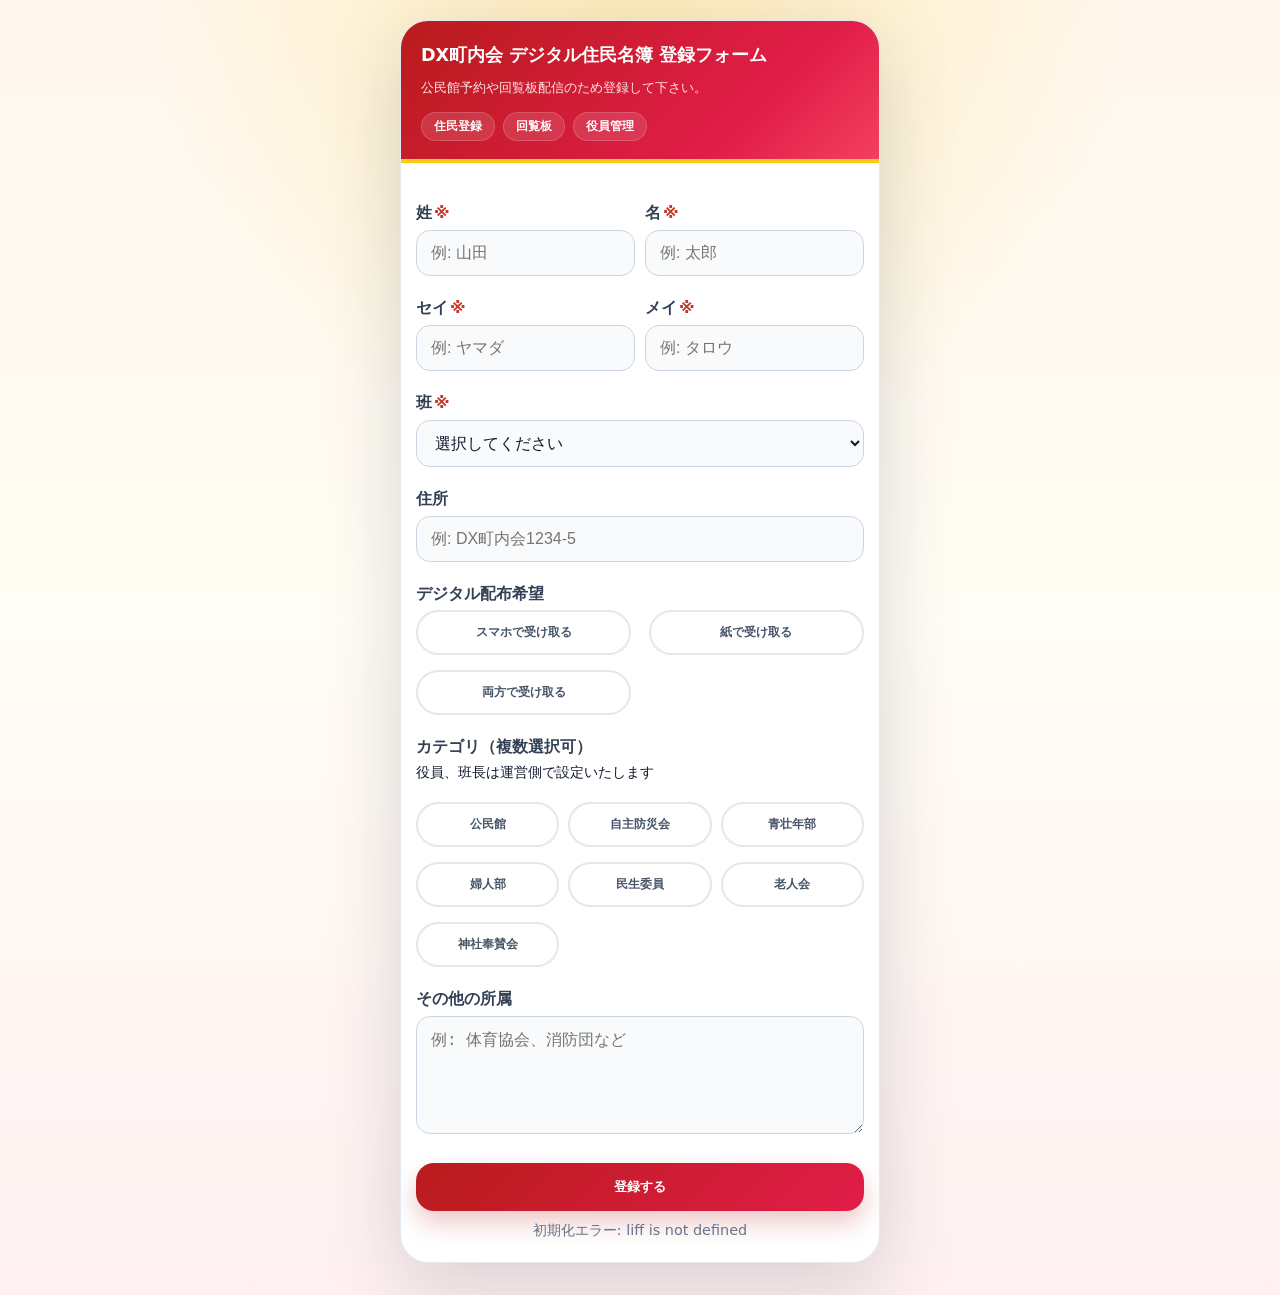
==== commit 3740b42f: "1006-04" ====
--- a/index.html
+++ b/index.html
@@ -12,8 +12,8 @@
       margin: 0;
       min-height: 100vh;
       background:
-        radial-gradient(circle at top, rgba(13, 139, 216, 0.16), transparent 34%),
-        linear-gradient(180deg, #eaf3f9 0%, #f8fafc 45%, #eff7f3 100%);
+        radial-gradient(circle at top, rgba(250, 204, 21, 0.24), transparent 34%),
+        linear-gradient(180deg, #fff7ed 0%, #fffdf5 48%, #fff1f2 100%);
       color: #0f172a;
     }
     .container {
@@ -32,7 +32,8 @@
       justify-content: center;
       gap: 12px;
       padding: 18px 20px 8px;
-      background: linear-gradient(135deg, #0a6eb8 0%, #0d8bd8 35%, #16b66b 100%);
+      background: linear-gradient(135deg, #b91c1c 0%, #e11d48 72%, #f43f5e 100%);
+      border-bottom: 4px solid #facc15;
       color: #fff;
     }
     .brand-header__logo {
@@ -51,7 +52,8 @@
       color: #fff;
     }
     .hero {
-      background: linear-gradient(135deg, #0a6eb8 0%, #0d8bd8 35%, #14b66c 100%);
+      background: linear-gradient(135deg, #b91c1c 0%, #e11d48 72%, #f43f5e 100%);
+      border-bottom: 4px solid #facc15;
       color: #fff;
       padding: 22px 20px 18px;
     }
@@ -63,7 +65,7 @@
       font-weight: 800;
       letter-spacing: 0.08em;
       text-transform: uppercase;
-      color: #bbf7d0;
+      color: #fde047;
       margin-bottom: 10px;
     }
     .hero h1 {
@@ -74,7 +76,7 @@
     }
     .hero p {
       margin: 8px 0 0;
-      color: #dbeafe;
+      color: #ffe4e6;
       font-size: 0.8rem;
       line-height: 1.7;
     }
@@ -115,9 +117,9 @@
       transition: border-color 0.2s, box-shadow 0.2s, background 0.2s;
     }
     input[type="text"]:focus, select:focus, textarea:focus {
-      border-color: #16a34a;
+      border-color: #e11d48;
       background: #fff;
-      box-shadow: 0 0 0 4px rgba(34, 197, 94, 0.12);
+      box-shadow: 0 0 0 4px rgba(225, 29, 72, 0.14);
     }
     .radio-group, .checkbox-group { margin-top: 5px; display: flex; gap: 15px 0; flex-wrap: wrap; justify-content: space-between;}
     .radio-group input[type="radio"],
@@ -134,8 +136,8 @@
     .radio-group label:has(input:checked),
     .checkbox-group label:has(input:checked),
     .radio-group label.is-selected,
-    .checkbox-group label.is-selected { background: linear-gradient(135deg, #0a6eb8, #14b66c); border-color: #0a6eb8; color: #fff; box-shadow: 0 10px 18px rgba(10, 110, 184, 0.18); }
-    .radio-group label:hover, .checkbox-group label:hover { border-color: #0a6eb8; color: #0a6eb8; }
+    .checkbox-group label.is-selected { background: linear-gradient(135deg, #b91c1c, #e11d48); border-color: #b91c1c; color: #fff; box-shadow: 0 10px 18px rgba(185, 28, 28, 0.2); }
+    .radio-group label:hover, .checkbox-group label:hover { border-color: #e11d48; color: #be123c; }
     .radio-group label:has(input:checked):hover,
     .checkbox-group label:has(input:checked):hover,
     .radio-group label.is-selected:hover,
@@ -148,7 +150,8 @@
     button {
       width: 100%;
       padding: 15px;
-      background: linear-gradient(135deg, #0a6eb8, #14b66c);
+      background: linear-gradient(135deg, #b91c1c, #e11d48);
+      border-bottom: 4px solid #facc15;
       color: white;
       border: none;
       border-radius: 18px;
@@ -156,7 +159,7 @@
       font-weight: 900;
       cursor: pointer;
       transition: transform 0.2s, box-shadow 0.2s, opacity 0.3s;
-      box-shadow: 0 12px 24px rgba(10, 110, 184, 0.22);
+      box-shadow: 0 12px 24px rgba(185, 28, 28, 0.24);
     }
     button:hover { transform: translateY(-1px); }
     button:disabled { opacity: 0.55; cursor: not-allowed; box-shadow: none; transform: none; }
@@ -229,8 +232,8 @@
       color: #b91c1c;
     }
     .modal-icon.info {
-      background: #dbeafe;
-      color: #1d4ed8;
+      background: #fef9c3;
+      color: #a16207;
     }
     #modal-title {
       margin: 0;
@@ -255,7 +258,7 @@
       border: none;
       cursor: pointer;
       color: #fff;
-      background: linear-gradient(135deg, #16a34a, #15803d);
+      background: linear-gradient(135deg, #b91c1c, #e11d48);
     }
     #modal-close-btn.error {
       background: linear-gradient(135deg, #dc2626, #b91c1c);
@@ -278,7 +281,7 @@
       line-height: 1;
     }
     .officer-badge.officer { background: linear-gradient(135deg, #dc2626, #b91c1c); }
-    .officer-badge.leader { background: linear-gradient(135deg, #2563eb, #1d4ed8); }
+    .officer-badge.leader { background: linear-gradient(135deg, #b91c1c, #e11d48); }
     @media (max-width: 640px) {
       .container { margin: 0; border-radius: 0; min-height: 100vh; }
       .content { padding: 16px 14px 20px; }
